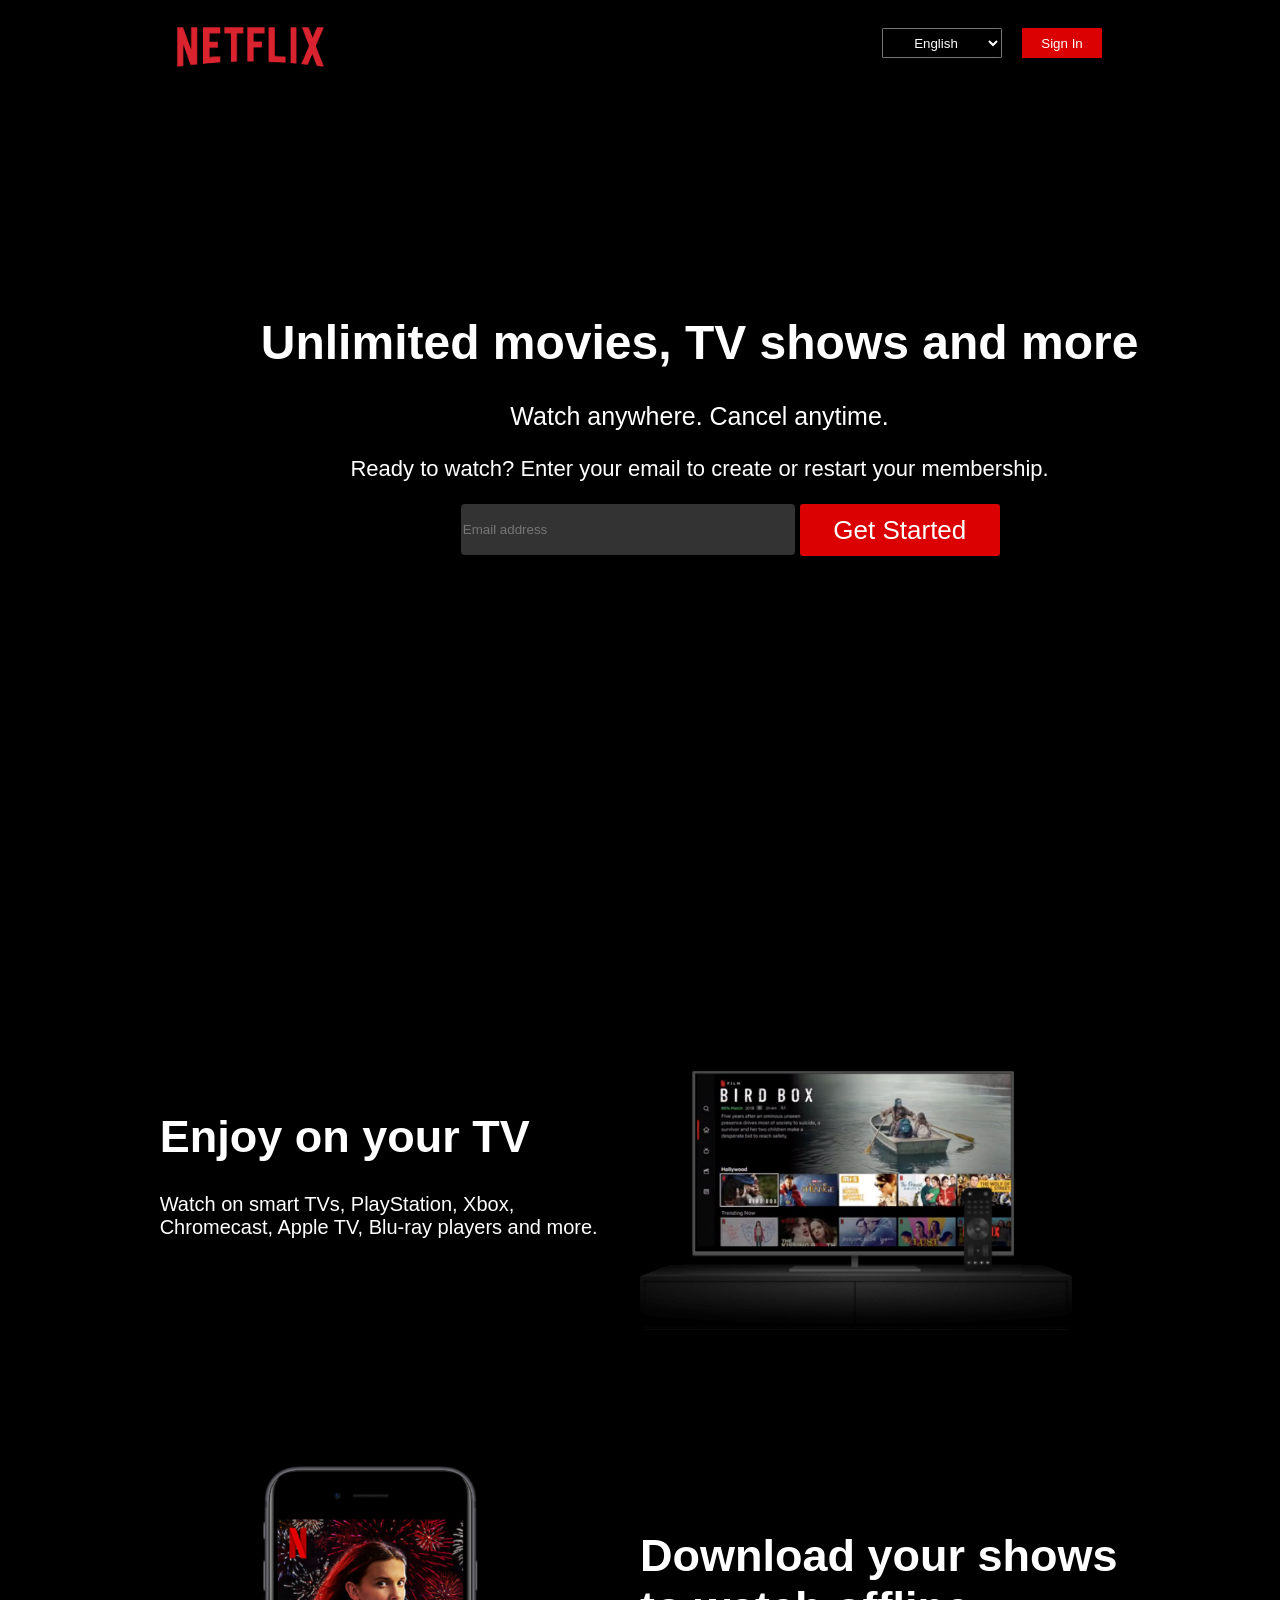
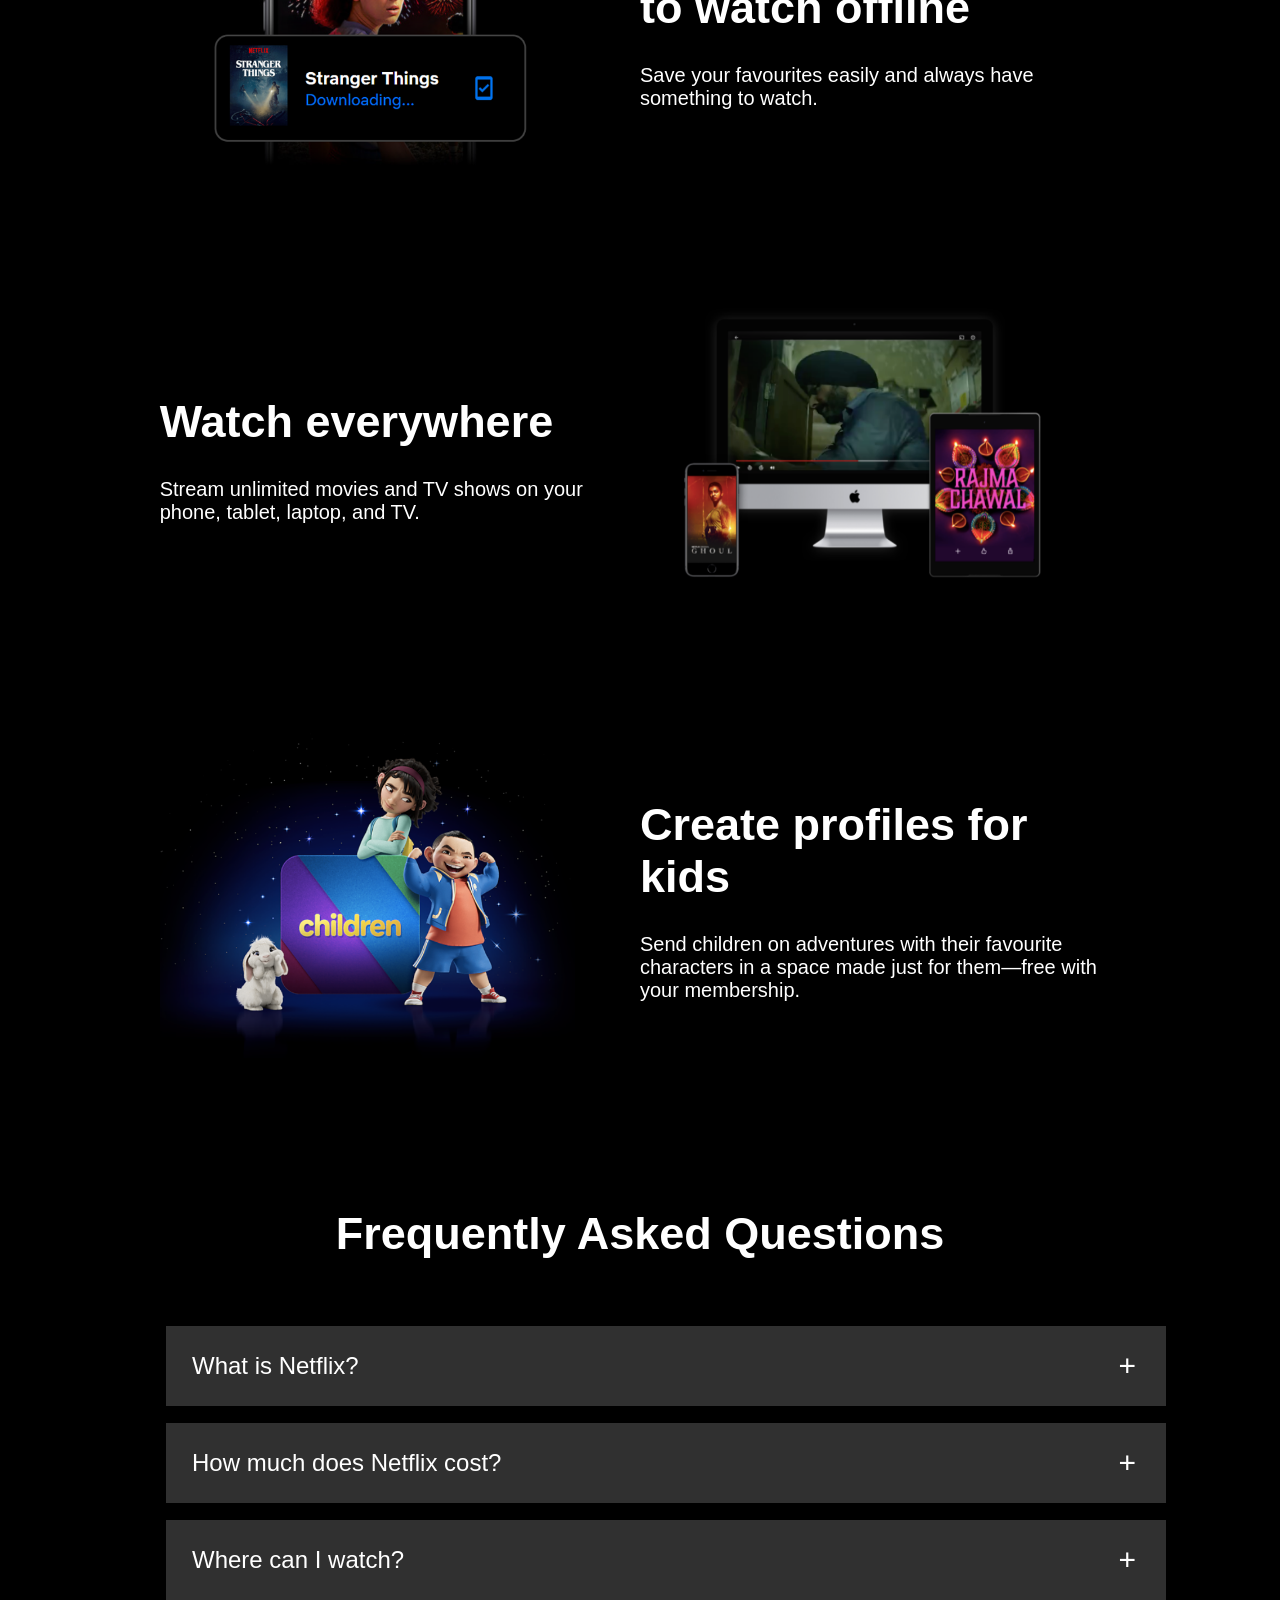
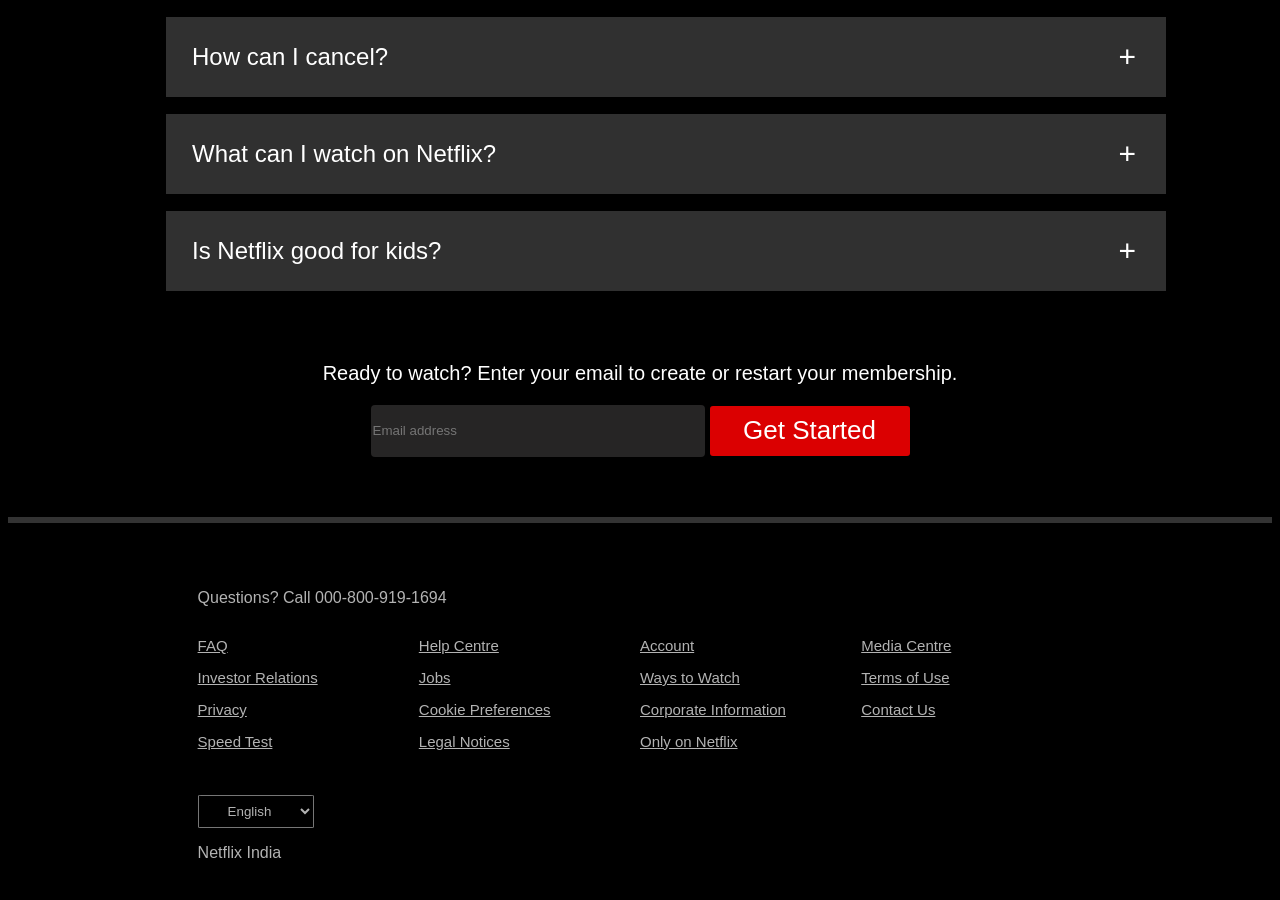
==== Netflix-clone/index.html @ 51ceb4c7 "Add files via upload" ====
<!DOCTYPE html>
<html lang="en">
<head>
    <meta charset="UTF-8">
    <meta name="viewport" content="width=device-width, initial-scale=1.0">
    <title>Netflix</title>
    <link rel="icon" href="./images/logo.png">
    <link rel="stylesheet" href="./Netflix-clone/style.css">
</head>
<body>
  <div class="header">
    <nav class="nav-bar">
        <div class="nav-left">
      <img src="./images/netflix-logo.png">
      </div>
      <div class="nav-right">
        <div class="drop-down">
        <select>
            <option value="English">English</option>
            <option value="Hindi">Hindi</option>
        </select>
        </div>
        <div class="login">
        <button>Sign In</button>
        </div>
      </div>

    </nav>
    <div class="content">
     <h1>
      Unlimited movies, TV shows and more</h1>
      <h3>Watch anywhere. Cancel anytime.</h3>
      <p>Ready to watch? Enter your email to create or restart your membership.</p>
      <form class="email-login">
        <input type="email" placeholder="Email address">
        <button>Get Started</button>
      </form>
    </div>
    </div>
    <div class="services">
     <div class="row-1">
        <div class="col-1">
          <h1>Enjoy on your TV</h1>
          <p>Watch on smart TVs, PlayStation, Xbox, <br>Chromecast, Apple TV, Blu-ray players and more.</p>
        </div>
        <div class="col-2">
          <img src="./images/row-1.png">
        </div>
     </div>
     
     <div class="row-1">
      <div class="col-2">
        <img src="./images/row-2.png" >
      </div>
      <div class="col-1">
        <h1>Download your shows <br>to watch offline</h1>
        <p>Save your favourites easily and always have something to watch.</p>
      </div>
      
     </div>

     <div class="row-1">
      <div class="col-1">
        <h1>Watch everywhere</h1>
        <p>Stream unlimited movies and TV shows
           on your phone, tablet, laptop, and TV.</p>
      </div>
      <div class="col-2">
        <img src="./images/row-3.png" alt="">
      </div>
     </div>

    <div class="row-1">
      <div class="col-2">
        <img src="./images/row-4.png">
      </div>
      <div class="col-1">
        <h1>Create profiles for kids</h1>
        <p>Send children on adventures with their favourite characters in a space
           made just for them—free with your membership.</p>
      </div>
    </div>

    </div>

    <div class="questions">
      <h1>Frequently Asked Questions</h1>
      <ul class="que-list">
        <li>
          <input type="radio" id="first">
          <label for="first">What is Netflix?</label>
          <div class="text">
            <p>Netflix is a streaming service that offers a wide variety
               of award-winning TV shows, movies, anime, documentaries
                and more – on thousands of internet-connected devices.</p>
                <p>You can watch as much as you want, whenever you want, 
                  without a single ad – all for one low monthly price. There's
                   always something new to di scover, and new TV shows and movies are added every week!
                </p>
          </div>
        </li>
        <li>
          <input type="radio" id="second">
          <label for="second">How much does Netflix cost?</label>
          <div class="text">
            <p>Watch Netflix on your smartphone, tablet,
               Smart TV, laptop, or streaming device, all for one fixed
                monthly fee. Plans range from ₹ 149 to ₹ 649 a month. No extra costs, no contracts.</p>
          </div>
        </li>
        <li>
          <input type="radio" id="third">
          <label for="third">Where can I watch?</label>
          <div class="text">
            <p>
              Watch anywhere, anytime. Sign in with your Netflix account to 
              watch instantly on the web at netflix.com from your personal computer 
              or on any internet-connected device that offers the Netflix app, including smart TVs, smartphones, tablets, streaming media players and game consoles.
            </p>
            <p>
              You can also download your favourite shows with the iOS, Android, or Windows 10 app. Use downloads to watch while you're on the go and without an
               internet connection. Take Netflix with you anywhere.
            </p>
          </div>
        </li>

        <li>
          <input type="radio" id="fourth">
          <label for="fourth">How can I cancel?</label>
          <div class="text">
            <p>Netflix is flexible. There are no annoying contracts and
               no commitments. You can easily cancel your account online 
               in two clicks. There are no cancellation fees – start or stop your account anytime.</p>
          </div>
        </li>

        <li>
          <input type="radio" id="fifth">
          <label for="fifth">What can I watch on Netflix?</label>
          <div class="text">
           <p>Netflix has an extensive library of feature films,
             documentaries, TV shows, anime, award-winning Netflix 
             originals, and more. Watch as much as you want, anytime you want.</p>
          </div>
        </li>

        <li>
          <input type="radio" id="sixth">
          <label for="sixth">Is Netflix good for kids?</label>
          <div class="text">
          <p>The Netflix Kids experience is included in your membership to give
             parents control while kids enjoy family-friendly TV shows and films 
             in their own space.</p>
             <p>Kids profiles come with PIN-protected parental controls that let you 
              restrict the maturity rating of content kids can watch and block specific titles you don’t want kids to see.</p>
          </div>
        </li>
      </ul>
      <small>Ready to watch? Enter your email to create or restart your membership.</small>
      <form class="email-log">
        <input type="email" placeholder="Email address" required>
        <button>Get Started</button>
      </form>
    </div>

    <footer class="footer">
     <p>Questions? Call 000-800-919-1694</p>
     <div class="row">
      <div class="column">
        <a href="https://help.netflix.com/support/412">FAQ</a>
        <a href="">Investor Relations</a>
        <a href="">Privacy</a>
        <a href="">Speed Test</a>
      </div>

      <div class="column">
        <a href="">Help Centre</a>
        <a href="">Jobs</a>
        <a href="">Cookie Preferences</a>
        <a href="">Legal Notices</a>
      </div>

      <div class="column">
        <a href="">Account</a>
        <a href="">Ways to Watch</a>
        <a href="">Corporate Information</a>
        <a href="">Only on Netflix</a>
      </div>

      <div class="column">
        <a href="">Media Centre</a>
        <a href="">Terms of Use</a>
        <a href="">Contact Us</a>
      </div>
     </div>
     <select>
      <option value="English">English</option>
      <option value="Hindi">Hindi</option>
  </select>
  <p class="copywright">Netflix India</p>
    </footer>
</body>
</html>
---- Netflix-clone/Netflix-clone/style.css ----
body{
    background-color: #000;
    color: #fff;
    font-family: sans-serif;
}
.header{
    background-image: linear-gradient(rgba(0,0,0,0.7),rgba(0,0,0,0.7)),  url(./images/bgimage.jpg);
    position: relative;
    width: 100%;
    height: 100vh;
    background-size: cover;
    
}
.nav-bar{
    background:none;
    display: flex;
    justify-content: space-between;
    height: 100px;
    width: 100%;
}
.nav-left img{
height: 78px;
width: 185px;
}
.nav-left{
    display: flex;
    float: left;
    margin-left: 150px;
}
.drop-down{
    margin-right: 20px;
}
.drop-down select{
    width: 120px;
    height: 30px;
    border-radius: 3%;
    text-align: center;
    background-color: #000;
    color: white;
}

.nav-right button{
    height: 30px;
    width: 80px;
    background-color: #db0001;
    color: white;
    margin-right: 20px;
    border: none;
    border-radius: 2%;
}
.nav-right{
    display: flex;
    float: right;
    margin:20px 150px 0px 0px;
}

.content{
    position: absolute;
    text-align: center;
    left: 20%;
    top: 25%;
    margin-top: 50px;
}
.content h1{
    font-weight: 900;
    font-size: 3rem;
}
.content h3{
    font-size: 25px;
    font-weight: lighter;
}
.content p{
    font-size:22px;
}
.email-login{
    display: flex;
    margin-left: 200px;
}
.email-login button{
    height: 52px;
    width: 200px;
    background-color: #db0001;
    color: #fff;
    border: none;
    font-size: 26px;
    border-radius: 3px;
    cursor: pointer;
}
.email-login input{
    height: 49px;
    width: 330px;
    color: #fff;
    background-image: linear-gradient(rgba(0,0,0,0.8),rgba(0,0,0,0.8));
    border-radius: 4px;
    border: none;
    margin-right: 5px;
}

.services{
    padding: 50px 12%;
    font-size: 20px;
}
.services h1{
    font-size: 45px;
    font-weight: 900;
}
.row-1{
    display: flex;
    align-items: center;
    flex-wrap: wrap;
    width: 100%;
    padding: 50px 0;
}
.col-1{
    flex-basis: 50%;
    margin-bottom: 20px;
}
.col-2{
    flex-basis: 50%;
    margin-bottom: 20px;
}
.col-2 img{
  width: 90%;
  display: block;
}

.questions{
    text-align: center;
    font-size: 20px;
}
.questions h1{
    font-weight: 900;
    font-size: 45px;
}

.que-list{
    margin: 60px auto;
    width: 100%;
    max-width: 1000px;
}
.que-list li label{
    display: flex;
    align-items: center;
    padding: 26px;
    font-size: 24px;
    font-weight: 500;
    background-color: #303030;
    margin-bottom: 5px;
    cursor: pointer;
    position: relative;
}
.que-list li{
    list-style: none;
    width: 100%;
    padding: 6px;
}
label::after{
    content: '+';
    position: absolute;
    right: 30px;
    font-size: 30px;
    transition: transform 0.5s;
}
input[type="radio"]{
    display: none;
}

.que-list .text{
    background-color: #303030;
    text-align: left;
    padding: 0 20px;
    max-height: 0;
    overflow: hidden;
    transition: max-height 0.5s, padding 0.5s;
}
.que-list input[type="radio"]:checked +label+.text{
max-height: 600px;
padding: 15px 20px;
}
.que-list input[type="radio"]:checked +label::after{
    transform: rotate(135deg);
}
.email-log{
    display: flex;
    align-items: center;
    justify-content: center;
    margin-top: 20px;
    margin-bottom: 60px;
}
.email-log button{
    max-width: 600px;
    height: 50px;
    width: 200px;
    background-color: #db0001;
    color: #fff;
    border: none;
    font-size: 26px;
    border-radius: 3px;
    cursor: pointer;
}
.email-log input {
    height: 50px;
    width: 330px;
    color: #fff;
    background-color: rgb(38, 37, 37);
    border-radius: 4px;
    border: none;
    
    margin-right: 5px;
}
small{
    font-size: 20px;
}
.footer{
    padding: 50px 15% 10px;
    border-top: 6px solid #333;
    color: rgba(255,255,255,0.7);
}
.footer p{
    font-size: 16px;
    margin-bottom: 20px;
}
.column{
flex-basis: 25%;
flex-grow: 1;
margin-bottom: 20px;
}
.row{
    display:flex;
    align-items: flex-start;
    padding: 10px 0;
}
.row a{
    display: block;
    color: rgba(255,255,255,0.7);
    margin-bottom: 15px;
    font-size: 15px;
}

.footer select{
    background-color: #000;
    color: rgba(255,255,255,0.7);
    padding: 7px 25px;
    border-radius: 3%;
}
.copywright{
    font-size: 15px;
}

@media screen and (max-width: 768px) {
    .header{
        width: 100%;
    }
    .content h1 {
        font-size: 2rem; 
    }

    .content h3 {
        font-size: 18px; 
    }

    .content p {
        font-size: 16px; 
    }
    .nav-left {
        margin-left: 10px;
    }

    .nav-right {
        margin: 20px 10px 0 0;
    }

    .content {
        left: 5%;
        top: 15%;
    }

    .email-login {
        margin-left: 10px;
    }

    .services {
        padding: 50px 5%;
    }

    .row-1 {
        flex-direction: column;
        align-items: center;
    }

    .que-list li label {
        padding: 16px;
        font-size: 20px;
    }
.email-login{
    margin: 0;
}
    .footer {
        padding: 50px 5% 10px;
    }
}

@media screen and (max-width: 500px) {
    .nav-left img {
        height: 50px;
        width: 120px;
    }

    .nav-left {
        margin-left: 10px;
    }

    .nav-right {
        margin: 20px 10px 0 0;
    }

    .content {
        left: 5%;
        top: 15%;
    }

    .email-login {
        margin-left: 10px;
    }

    .services {
        padding: 50px 5%;
    }

    .row-1 {
        flex-direction: column;
        align-items: center;
    }

    .que-list li label {
        padding: 16px;
        font-size: 18px;
    }

    .footer {
        padding: 50px 5% 10px;
    }

    .email-log button {
        max-width: 90%;
    }

    .email-log input {
        width: 90%;
    }

    .footer select {
        padding: 7px 15px;
    }
}
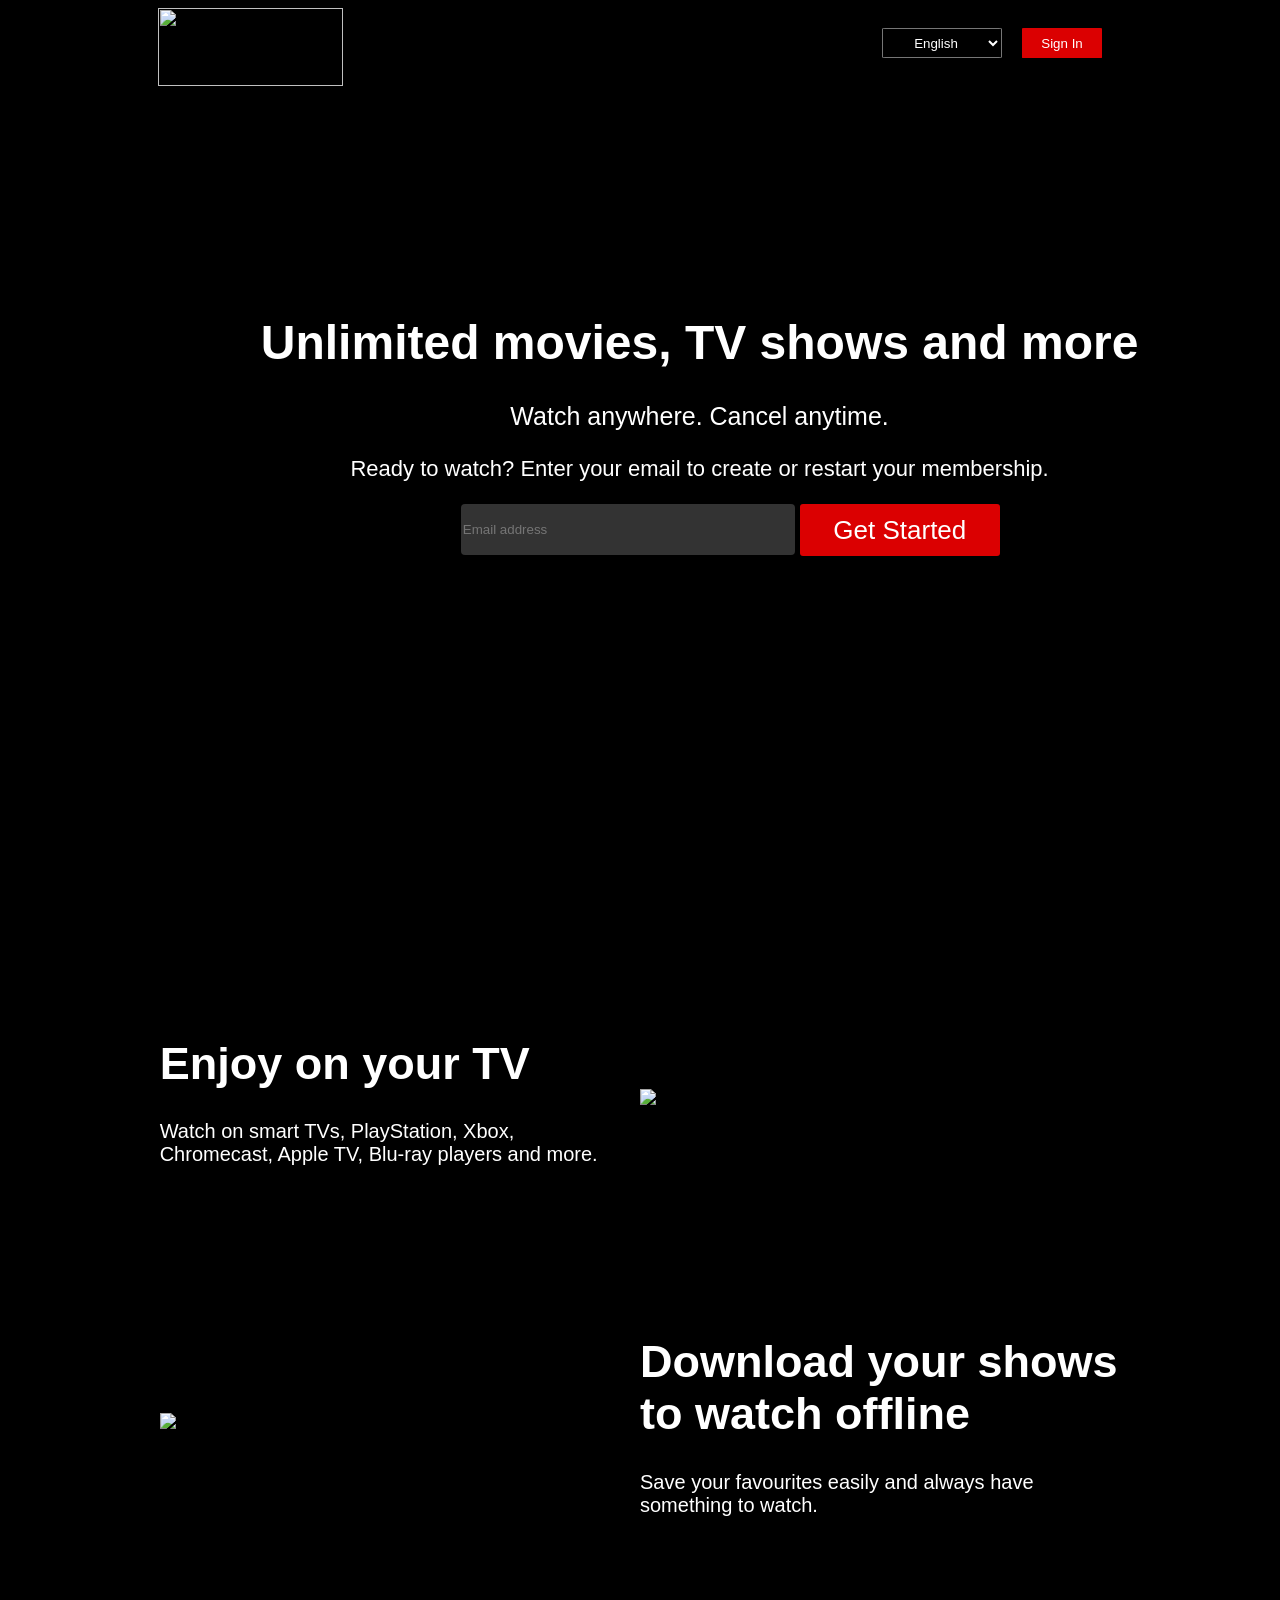
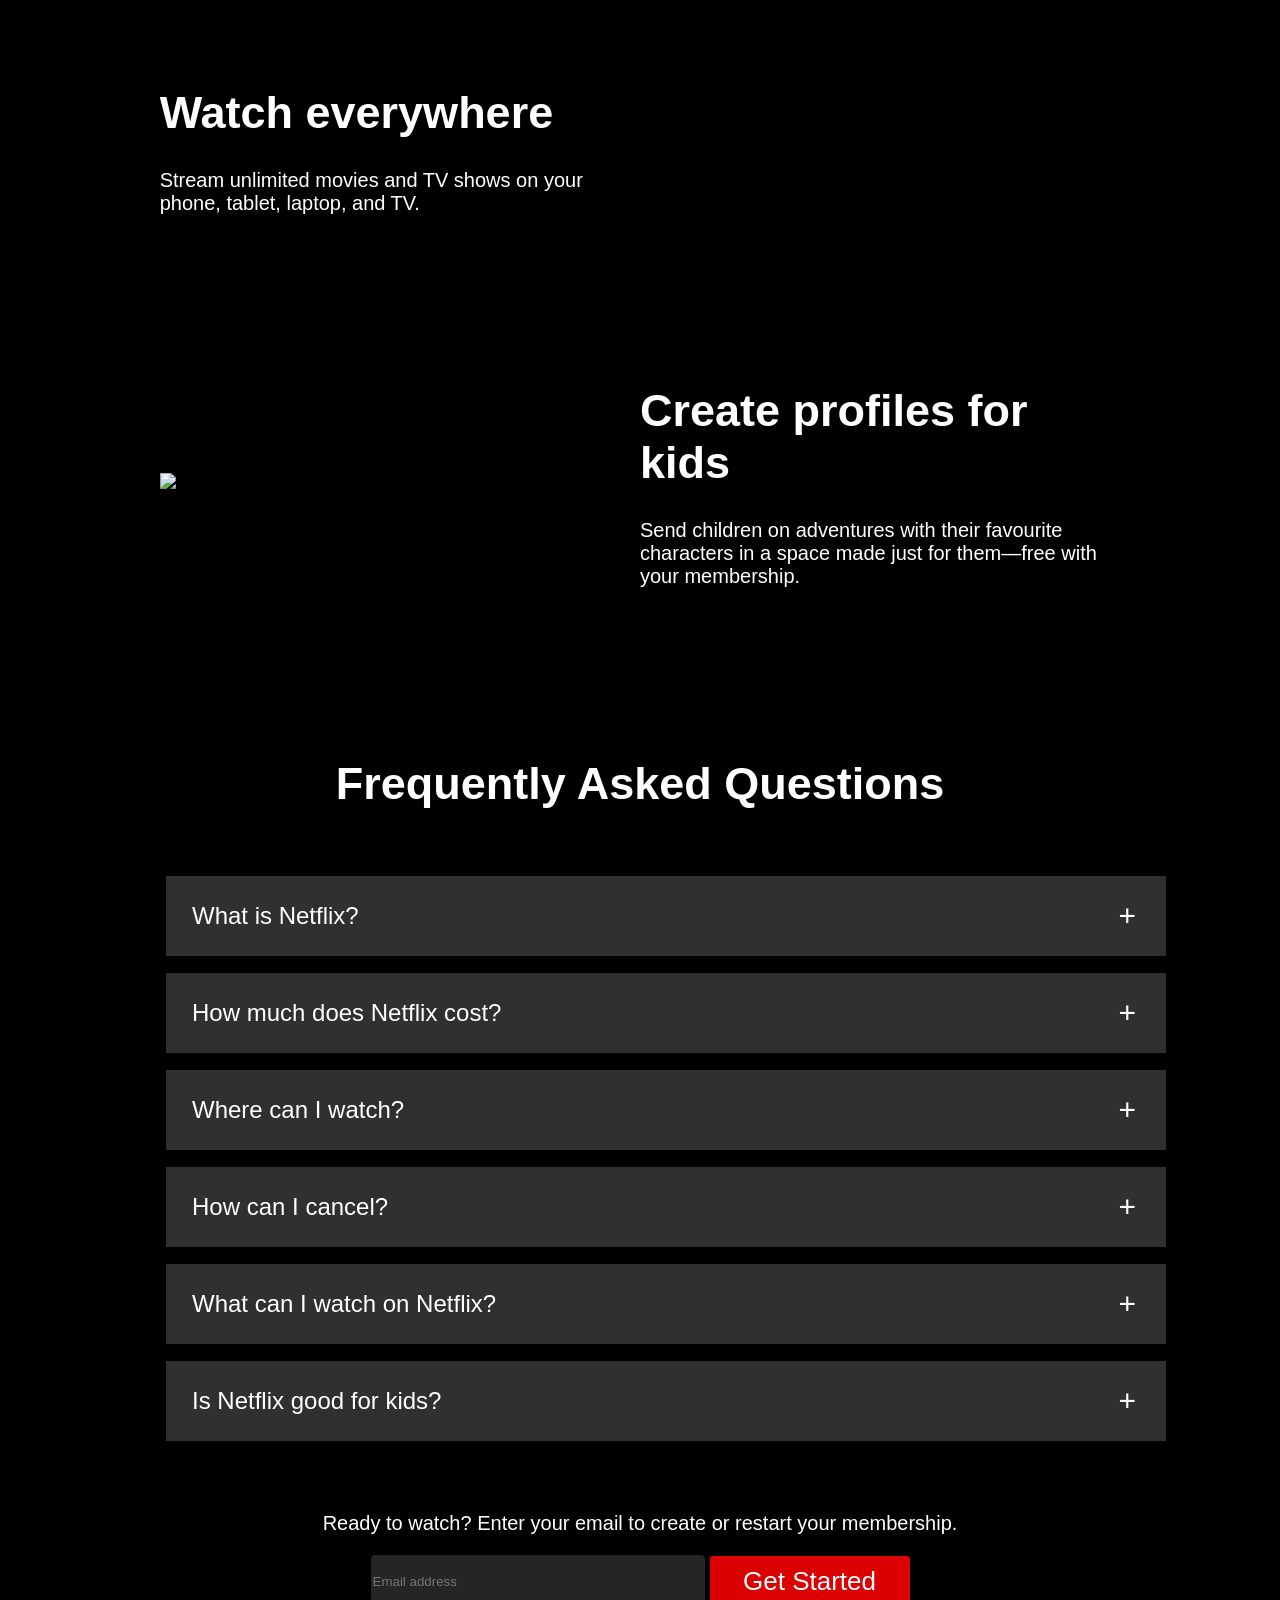
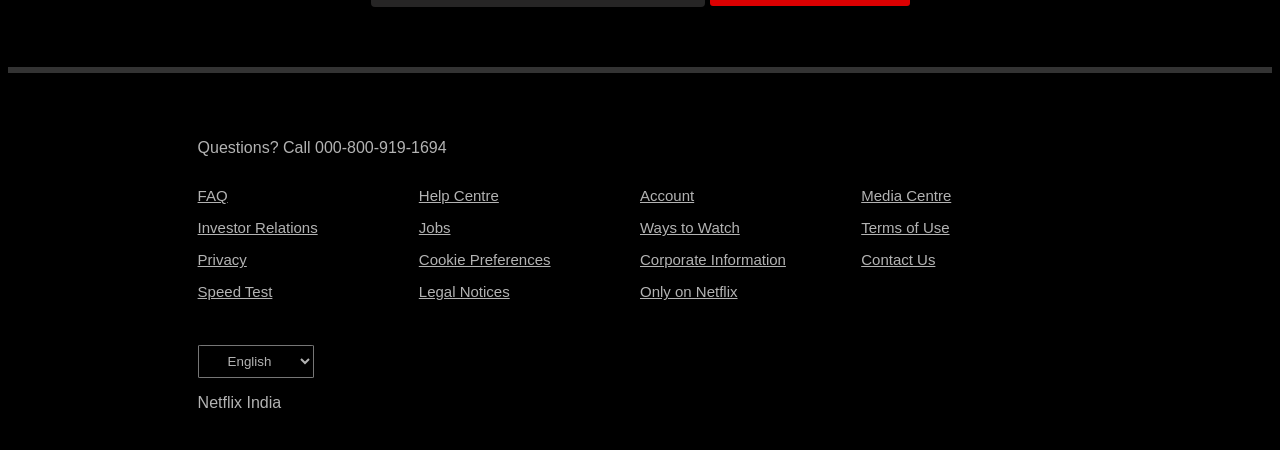
==== commit 531f41e7: "Add files via upload" ====
--- a/Netflix-clone/index.html
+++ b/Netflix-clone/index.html
@@ -5,7 +5,7 @@
     <meta name="viewport" content="width=device-width, initial-scale=1.0">
     <title>Netflix</title>
     <link rel="icon" href="./images/logo.png">
-    <link rel="stylesheet" href="./Netflix-clone/style.css">
+    <link rel="stylesheet" href="style.css">
 </head>
 <body>
   <div class="header">
--- a/Netflix-clone/style.css
+++ b/Netflix-clone/style.css
@@ -0,0 +1,355 @@
+body{
+    background-color: #000;
+    color: #fff;
+    font-family: sans-serif;
+}
+.header{
+    background-image: linear-gradient(rgba(0,0,0,0.7),rgba(0,0,0,0.7)),  url(./images/bgimage.jpg);
+    position: relative;
+    width: 100%;
+    height: 100vh;
+    background-size: cover;
+    
+}
+.nav-bar{
+    background:none;
+    display: flex;
+    justify-content: space-between;
+    height: 100px;
+    width: 100%;
+}
+.nav-left img{
+height: 78px;
+width: 185px;
+}
+.nav-left{
+    display: flex;
+    float: left;
+    margin-left: 150px;
+}
+.drop-down{
+    margin-right: 20px;
+}
+.drop-down select{
+    width: 120px;
+    height: 30px;
+    border-radius: 3%;
+    text-align: center;
+    background-color: #000;
+    color: white;
+}
+
+.nav-right button{
+    height: 30px;
+    width: 80px;
+    background-color: #db0001;
+    color: white;
+    margin-right: 20px;
+    border: none;
+    border-radius: 2%;
+}
+.nav-right{
+    display: flex;
+    float: right;
+    margin:20px 150px 0px 0px;
+}
+
+.content{
+    position: absolute;
+    text-align: center;
+    left: 20%;
+    top: 25%;
+    margin-top: 50px;
+}
+.content h1{
+    font-weight: 900;
+    font-size: 3rem;
+}
+.content h3{
+    font-size: 25px;
+    font-weight: lighter;
+}
+.content p{
+    font-size:22px;
+}
+.email-login{
+    display: flex;
+    margin-left: 200px;
+}
+.email-login button{
+    height: 52px;
+    width: 200px;
+    background-color: #db0001;
+    color: #fff;
+    border: none;
+    font-size: 26px;
+    border-radius: 3px;
+    cursor: pointer;
+}
+.email-login input{
+    height: 49px;
+    width: 330px;
+    color: #fff;
+    background-image: linear-gradient(rgba(0,0,0,0.8),rgba(0,0,0,0.8));
+    border-radius: 4px;
+    border: none;
+    margin-right: 5px;
+}
+
+.services{
+    padding: 50px 12%;
+    font-size: 20px;
+}
+.services h1{
+    font-size: 45px;
+    font-weight: 900;
+}
+.row-1{
+    display: flex;
+    align-items: center;
+    flex-wrap: wrap;
+    width: 100%;
+    padding: 50px 0;
+}
+.col-1{
+    flex-basis: 50%;
+    margin-bottom: 20px;
+}
+.col-2{
+    flex-basis: 50%;
+    margin-bottom: 20px;
+}
+.col-2 img{
+  width: 90%;
+  display: block;
+}
+
+.questions{
+    text-align: center;
+    font-size: 20px;
+}
+.questions h1{
+    font-weight: 900;
+    font-size: 45px;
+}
+
+.que-list{
+    margin: 60px auto;
+    width: 100%;
+    max-width: 1000px;
+}
+.que-list li label{
+    display: flex;
+    align-items: center;
+    padding: 26px;
+    font-size: 24px;
+    font-weight: 500;
+    background-color: #303030;
+    margin-bottom: 5px;
+    cursor: pointer;
+    position: relative;
+}
+.que-list li{
+    list-style: none;
+    width: 100%;
+    padding: 6px;
+}
+label::after{
+    content: '+';
+    position: absolute;
+    right: 30px;
+    font-size: 30px;
+    transition: transform 0.5s;
+}
+input[type="radio"]{
+    display: none;
+}
+
+.que-list .text{
+    background-color: #303030;
+    text-align: left;
+    padding: 0 20px;
+    max-height: 0;
+    overflow: hidden;
+    transition: max-height 0.5s, padding 0.5s;
+}
+.que-list input[type="radio"]:checked +label+.text{
+max-height: 600px;
+padding: 15px 20px;
+}
+.que-list input[type="radio"]:checked +label::after{
+    transform: rotate(135deg);
+}
+.email-log{
+    display: flex;
+    align-items: center;
+    justify-content: center;
+    margin-top: 20px;
+    margin-bottom: 60px;
+}
+.email-log button{
+    max-width: 600px;
+    height: 50px;
+    width: 200px;
+    background-color: #db0001;
+    color: #fff;
+    border: none;
+    font-size: 26px;
+    border-radius: 3px;
+    cursor: pointer;
+}
+.email-log input {
+    height: 50px;
+    width: 330px;
+    color: #fff;
+    background-color: rgb(38, 37, 37);
+    border-radius: 4px;
+    border: none;
+    
+    margin-right: 5px;
+}
+small{
+    font-size: 20px;
+}
+.footer{
+    padding: 50px 15% 10px;
+    border-top: 6px solid #333;
+    color: rgba(255,255,255,0.7);
+}
+.footer p{
+    font-size: 16px;
+    margin-bottom: 20px;
+}
+.column{
+flex-basis: 25%;
+flex-grow: 1;
+margin-bottom: 20px;
+}
+.row{
+    display:flex;
+    align-items: flex-start;
+    padding: 10px 0;
+}
+.row a{
+    display: block;
+    color: rgba(255,255,255,0.7);
+    margin-bottom: 15px;
+    font-size: 15px;
+}
+
+.footer select{
+    background-color: #000;
+    color: rgba(255,255,255,0.7);
+    padding: 7px 25px;
+    border-radius: 3%;
+}
+.copywright{
+    font-size: 15px;
+}
+
+@media screen and (max-width: 768px) {
+    .header{
+        width: 100%;
+    }
+    .content h1 {
+        font-size: 2rem; 
+    }
+
+    .content h3 {
+        font-size: 18px; 
+    }
+
+    .content p {
+        font-size: 16px; 
+    }
+    .nav-left {
+        margin-left: 10px;
+    }
+
+    .nav-right {
+        margin: 20px 10px 0 0;
+    }
+
+    .content {
+        left: 5%;
+        top: 15%;
+    }
+
+    .email-login {
+        margin-left: 10px;
+    }
+
+    .services {
+        padding: 50px 5%;
+    }
+
+    .row-1 {
+        flex-direction: column;
+        align-items: center;
+    }
+
+    .que-list li label {
+        padding: 16px;
+        font-size: 20px;
+    }
+.email-login{
+    margin: 0;
+}
+    .footer {
+        padding: 50px 5% 10px;
+    }
+}
+
+@media screen and (max-width: 500px) {
+    .nav-left img {
+        height: 50px;
+        width: 120px;
+    }
+
+    .nav-left {
+        margin-left: 10px;
+    }
+
+    .nav-right {
+        margin: 20px 10px 0 0;
+    }
+
+    .content {
+        left: 5%;
+        top: 15%;
+    }
+
+    .email-login {
+        margin-left: 10px;
+    }
+
+    .services {
+        padding: 50px 5%;
+    }
+
+    .row-1 {
+        flex-direction: column;
+        align-items: center;
+    }
+
+    .que-list li label {
+        padding: 16px;
+        font-size: 18px;
+    }
+
+    .footer {
+        padding: 50px 5% 10px;
+    }
+
+    .email-log button {
+        max-width: 90%;
+    }
+
+    .email-log input {
+        width: 90%;
+    }
+
+    .footer select {
+        padding: 7px 15px;
+    }
+}
